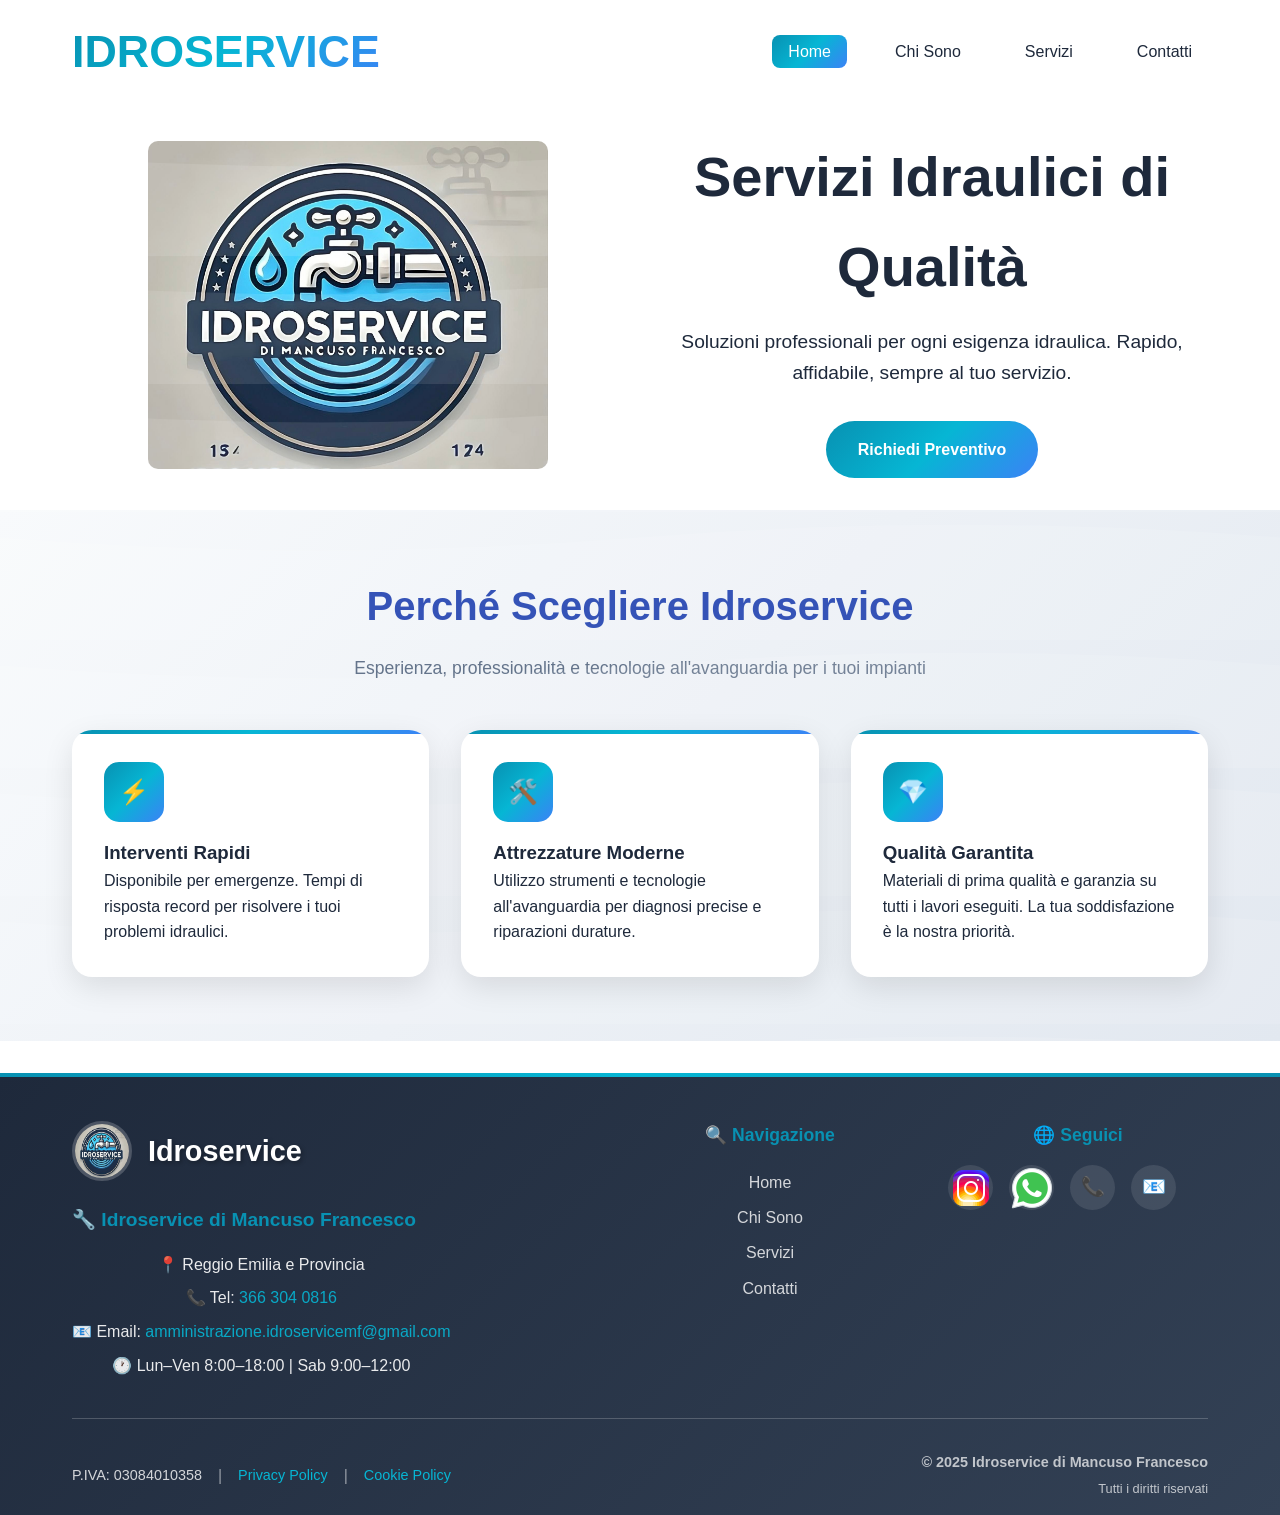
==== index.html @ 9d01c413 "Update and rename sitofra.html to index.html" ====
<!DOCTYPE html>
<html lang="it">
<head>
    <meta charset="UTF-8">
    <meta name="viewport" content="width=device-width, initial-scale=1.0">
    <title>Idroservice - Servizi Idraulici Professionali - Reggio Emilia</title>
    <link rel="stylesheet" href="sitofra.css">
    <head>
    
            
    <!-- Meta description (PERSONALIZZA) -->
    <meta name="description" content="Idraulico a Reggio Emilia ⚡ Riparazioni perdite, installazioni. Preventivi gratuiti. Chiamaci ora: 📞 366-3040816">
    
    <!-- Keywords locali -->
    <meta name="keywords" content="idraulico reggio emilia, pronto intervento idraulico, riparazioni perdite, installazione caldaie">
    
    <!-- Dati strutturati per Google (SOSTITUISCI CON I TUOI DATI) -->
    <script type="application/ld+json">
    {
      "@context": "https://schema.org",
      "@type": "LocalBusiness",
      "name": "IL TUO NOME - Idraulico Reggio Emilia",
      "image": "https://tuosito.netlify.app/logo.jpg",
      "url": "https://tuosito.netlify.app",
      "telephone": "+39-XXX-XXXXXXX",
      "address": {
        "@type": "PostalAddress",
        "streetAddress": "La Tua Via",
        "addressLocality": "Reggio Emilia",
        "postalCode": "42100",
        "addressCountry": "IT"
      },
      "serviceArea": {
        "@type": "City",
        "name": "Reggio Emilia"
      }
    }
    </script>
</head>
</head>
<body>

    <meta name="viewport" content="width=device-width, initial-scale=1" />
    <!-- Navigation -->
    <nav>
        <div class="nav-container">
            <div class="logo-container">
                <div class="logo-text">IDROSERVICE</div>
            </div>
            <ul class="nav-links" id="navLinks">
                <li><a href="#" class="nav-link active" data-page="home">Home</a></li>
                <li><a href="#" class="nav-link" data-page="about">Chi Sono</a></li>
                <li><a href="#" class="nav-link" data-page="services">Servizi</a></li>
                <li><a href="#" class="nav-link" data-page="contact">Contatti</a></li>
            </ul>
            <div class="mobile-menu" id="mobileMenu">
                <span></span>
                <span></span>
                <span></span>
            </div>
        </div>
    </nav>

    <!-- Home Page -->
    <div class="page active" id="home">
        <section class="hero">
            <div class="hero-image">
                <img src="logo.jpg">
            </div>
            <div class="hero-content">
                <h1>Servizi Idraulici di Qualità</h1>
                <p>Soluzioni professionali per ogni esigenza idraulica. Rapido, affidabile, sempre al tuo servizio.</p>
                <a href="#" class="cta-button" onclick="showPage('contact')">Richiedi Preventivo</a>
            </div>
        </section>


        <section class="features">
            <div class="container">
                <div class="section-header">
                    <h2>Perché Scegliere Idroservice</h2>
                    <p>Esperienza, professionalità e tecnologie all'avanguardia per i tuoi impianti</p>
                </div>
                <div class="features-grid">
                    <div class="feature-card">
                        <div class="feature-icon">⚡</div>
                        <h3>Interventi Rapidi</h3>
                        <p>Disponibile per emergenze. Tempi di risposta record per risolvere i tuoi problemi idraulici.</p>
                    </div>
                    <div class="feature-card">
                        <div class="feature-icon">🛠️</div>
                        <h3>Attrezzature Moderne</h3>
                        <p>Utilizzo strumenti e tecnologie all'avanguardia per diagnosi precise e riparazioni durature.</p>
                    </div>
                    <div class="feature-card">
                        <div class="feature-icon">💎</div>
                        <h3>Qualità Garantita</h3>
                        <p>Materiali di prima qualità e garanzia su tutti i lavori eseguiti. La tua soddisfazione è la nostra priorità.</p>
                    </div>
                </div>
            </div>
        </section>
    </div>

    
    <!-- Pagina chi sono -->
    <div class="page" id="about">
        <section class="container">
            <div class="about-content">
                <div class="about-text">
                    <h2>Chi Sono</h2>
                    <p class="mb-3">Ciao, sono Mancuso Francesco, un idraulico giovane e dinamico con una passione per l'innovazione nel settore idraulico.</p>
                    
                    <p class="mb-3">Con oltre 10 anni di esperienza nel settore, ho scelto di intraprendere la strada del libero professionista per offrire un servizio personalizzato e di qualità superiore.</p>
                    
                    <p class="mb-3">La mia filosofia di lavoro si basa su tre pilastri fondamentali:</p>
                    
                    <div class="mb-3">
                        <h4 style="color: var(--primary-blue); margin-bottom: 0.5rem;">🎯 Precisione</h4>
                        <p style="margin-left: 1.5rem;">Ogni lavoro viene eseguito con la massima attenzione ai dettagli</p>
                        
                        <h4 style="color: var(--primary-blue); margin-bottom: 0.5rem; margin-top: 1rem;">⚡ Rapidità</h4>
                        <p style="margin-left: 1.5rem;">Interventi tempestivi per minimizzare i disagi</p>
                        
                        <h4 style="color: var(--primary-blue); margin-bottom: 0.5rem; margin-top: 1rem;">🤝 Trasparenza</h4>
                        <p style="margin-left: 1.5rem;">Preventivi chiari e nessun costo nascosto</p>
                    </div>
                    
                    <p>Continuo a formarmi costantemente sulle nuove tecnologie e normative del settore per offrire sempre il miglior servizio possibile.</p>
                </div>
                <div class="about-image">
                    <p>📸 Inserisci qui la tua foto professionale</p>
                </div>
            </div>
        </section>
    </div>

    <!-- PAGINA SERVIZI -->
    <div class="page" id="services">
        <section class="container">
            <div class="section-header">
                <h2>I MIEI SERVIZI</h2>
                <p>Soluzioni complete per ogni tipo di impianto idraulico</p>
            </div>
            
            <div class="services-grid">
                <div class="service-card">
                    <div class="service-image">
                        📸 Foto riparazione perdite
                    </div>
                    <div class="service-content">
                       <h3>CLIMATIZZAZIONE</h3>
                        <p>Ci occupiamo della vendita, installazione e manutenzione di condizionatori , impianti di condizionamento e climatizzazione.</p>
                    </div>
                </div>
                
                <div class="service-card">
                    <div class="service-image">
                        📸 Foto sostituzione sanitari
                    </div>
                    <div class="service-content">
                        <h3>RISCALDAMENTO</h3>
                        <p>Intallazione di impianti di riscaldamento tradizionali sia autonomi che centralizzati, sistemi a pompa di calore e caldaie.</p>
                    </div>
                </div>
                
                <div class="service-card">
                    <div class="service-image">
                        📸 Foto spurgo tubazioni
                    </div>
                    <div class="service-content">
                        <h3>GAS</h3>
                        <p>Installazione e manutenzione di impianti a gas civili e industriali, garantendo  sicurezza, efficienza e professionalità.</p>
                    </div>
                </div>
                
                <div class="service-card">
                    <div class="service-image">
                        📸 Foto installazione caldaia
                    </div>
                    <div class="service-content">
                        <h3>TERMOIDRAULICA</h3>
                        <p>Installazione  e riparazione di impianti idraulici di ultima generazione sia civili che industriali.</p>
                    </div>
                </div>
                
                <div class="service-card">
                    <div class="service-image">
                        📸 Foto impianto bagno
                    </div>
                    <div class="service-content">
                        <h3>SANITARI</h3>
                        <p>Installazione e sostituzione di wc, lavandini, bidet e docce con attenzione al design e al risparmio idrico.</p>
                    </div>
                </div>
                
                <div class="service-card">
                    <div class="service-image">
                        📸 Foto impianto bagno
                    </div>
                    <div class="service-content">
                        <h3>RISTRUTTURAZIONE BAGNI</h3>
                        <p>Progettazione e realizzazione completa di nuovi impianti bagno con soluzioni moderne e funzionali.</p>
                    </div>
                </div>

                <div class="service-card">
                    <div class="service-image">
                        📸 Foto impianto bagno
                    </div>
                    <div class="service-content">
                        <h3>TRATTAMENTO ACQUE</h3>
                        <p>Installazione e manutenzione di depuratori per il trattamento delle acque.</p>
                    </div>
                </div>
            </div>
        </section>
    </div>


    
    
    <!-- PAGINA CONTATTI -->
    <div class="page" id="contact">
        <section class="container">
            <div class="section-header">
                <h2>Contatti & Preventivi</h2>
                <p>Richiedi subito un preventivo gratuito o contattami per informazioni</p>
            </div>
            
            <div class="contact-content">
                <div class="contact-info">
                    <h3 style="margin-bottom: 2rem; font-size: 1.5rem;">Informazioni di Contatto</h3>
                    
                    <div class="contact-item">
                        <div class="contact-icon">📱</div>
                        <div>
                            <h4>Telefono</h4>
                            <p>+39 366 3040 816</p>
                        </div>
                    </div>
                    
                    <div class="contact-item">
                        <div class="contact-icon">📧</div>
                        <div>
                            <h4>Email</h4>
                            <p></p>
                            <small>Risposta entro 2 ore</small>
                        </div>
                    </div>
                    
                    <div class="contact-item">
                        <div class="contact-icon">📍</div>
                        <div>
                            <h4>Zona di Servizio</h4>
                            <p>Reggio Emilia e Provincia</p>
                        </div>
                    </div>
                    
                    <div class="contact-item">
                        <div class="contact-icon">🕐</div>
                        <div>
                            <h4>Orari</h4>
                            <p>Lun-Ven: 8:00-18:00</p>
                            <p>Sab: 9:00-12:00</p>
                            
                        </div>

                    </div>
                     <div class="contact-item">
                        <div class="contact-icon"><img src="icona.png"></div>
                        <div>
                            <h4>Instagram</h4>
                            <p>_idroservice_</p>
                                                        
                        </div>
                    </div>
                </div>
                
                <div class="quote-form">
                    <h3 style="margin-bottom: 1.5rem; color: var(--primary-blue);">Richiedi Preventivo Gratuito</h3>
                    
                    <form action="https://formspree.io/f/mrbyvrob" method="post">       <!-- collegamento al sito per richiesta preventivo-->
                        <div class="form-group">
                            <label for="name">Nome e Cognome *</label>
                            <input type="text" id="name" name="name" required>
                        </div>
                        
                        <div class="form-group">
                            <label for="phone">Telefono *</label>
                            <input type="tel" id="phone" name="phone" required>
                        </div>
                        
                        <div class="form-group">
                            <label for="email">Email</label>
                            <input type="email" id="email" name="email"> amministrazione.idroservicemf@gmail.com
                        </div>
                        
                        <div class="form-group">
                            <label for="service">Tipo di Servizio *</label>
                            <select id="service" name="service" required>
                                <option value="">Seleziona un servizio</option>
                                <option value="riparazione-perdite">Riparazione Perdite</option>
                                <option value="sostituzione-sanitari">Sostituzione Sanitari</option>
                                <option value="spurgo-tubazioni">Spurgo Tubazioni</option>
                                <option value="installazione-caldaie">Installazione Caldaie</option>
                                <option value="rifacimento-bagni">Rifacimento Bagni</option>
                                <option value="pronto-intervento">Pronto Intervento</option>
                                <option value="altro">Altro</option>
                            </select>
                        </div>
                        
                        <div class="form-group">
                            <label for="urgency">Urgenza</label>
                            <select id="urgency" name="urgency">
                                <option value="normale">Normale (entro 3-5 giorni)</option>
                                <option value="urgente">Urgente (entro 24 ore)</option>
                            </select>
                        </div>
                        
                        <div class="form-group">
                            <label for="address">Indirizzo</label>
                            <input type="text" id="address" name="address" placeholder="Via, Città, CAP">
                        </div>
                        
                        <div class="form-group">
                            <label for="description">Descrizione del Problema *</label>
                            <textarea id="description" name="description" placeholder="Descrivi il problema o il lavoro richiesto..." required></textarea>
                        </div>
                        
                        <button type="submit" class="submit-btn">
                            🚀 Richiedi Preventivo Gratuito
                        </button>
                    </form>
                </div>
            </div>
        </section>
    </div>

    <!-- Footer Nuovo -->
    <footer class="footer">
        <div class="footer-container">
            <div class="footer-content">
                <!-- Logo e Contatti Principali -->
                    <div class="footer-main">
                        <div class="footer-logo">
                            <img src="logo.jpg" alt="Logo Idroservice">
                            <div class="footer-logo-text">Idroservice</div>
                        </div>
                
                    <div class="footer-contact">
                        <h4>🔧 Idroservice di Mancuso Francesco</h4>
                        <p>📍 Reggio Emilia e Provincia</p>
                        <p>📞 Tel: <a href="tel:+393663040816">366 304 0816</a></p>
                        <p>📧 Email: <a href="mailto:amministrazione.idroservicemf@gmail.com">amministrazione.idroservicemf@gmail.com</a></p>
                        <p>🕐 Lun–Ven 8:00–18:00 | Sab 9:00–12:00</p>
                    </div>
                    </div>

                <!-- Links di Navigazione -->
                    <div class="footer-links">
                        <h4>🔍 Navigazione</h4>
                        <a href="#" onclick="showPage('home')">Home</a>
                        <a href="#" onclick="showPage('about')">Chi Sono</a>
                        <a href="#" onclick="showPage('services')">Servizi</a>
                        <a href="#" onclick="showPage('contact')">Contatti</a>
                    </div>

                <!-- Social e Servizi -->
                    <div class="footer-extra">
                        <div class="footer-social">
                            <h4>🌐 Seguici</h4>
                            <div class="social-links">
                                <a href="https://instagram.com/_idroservice_" target="_blank" title="Instagram"><img src="icona.png"></a>   <!--collegamento al profilo insta-->
                                <a href="https://wa.me/393663040816" target="_blank" title="WhatsApp"><img src="what.png"></a>    <!--collegamento alla chat whatsap-->
                                <a href="tel:+393663040816" title="Chiama Ora">📞</a>      
                                <a href="mailto:amministrazione.idroservicemf@gmail.com" title="Email">📧</a>
                            </div>
                        </div>
                
            </div>
        </div>

        <!-- Footer Bottom -->
        <div class="footer-bottom">
            <div class="footer-legal">
                <p>P.IVA: 03084010358</p>
                <span style="opacity: 0.5;">|</span>
                <a href="#" onclick="alert('Privacy Policy - Sezione in sviluppo')">Privacy Policy</a>
                <span style="opacity: 0.5;">|</span>
                <a href="#" onclick="alert('Cookie Policy - Sezione in sviluppo')">Cookie Policy</a>
            </div>
            
            <div class="footer-copy">
                <p><strong>© 2025 Idroservice di Mancuso Francesco</strong></p>
                <p style="font-size: 0.8rem; margin-top: 0.3rem;">Tutti i diritti riservati</p>
            </div>
        </div>
    </div>
</footer>
        <script>
            // Navigation functionality
                 function showPage(pageId) {
            // Hide all pages
            document.querySelectorAll('.page').forEach(page => {
                page.classList.remove('active');
            });
            
            // Show selected page
            document.getElementById(pageId).classList.add('active');
            
            // Update navigation links
            document.querySelectorAll('.nav-link').forEach(link => {
                link.classList.remove('active');
            });
            
            document.querySelector(`[data-page="${pageId}"]`).classList.add('active');
            
            // Close mobile menu if open
            document.getElementById('navLinks').classList.remove('active');
            
            // Scroll to top
            window.scrollTo({top: 0, behavior: 'smooth'});
        }

        // Navigation click handlers
        document.querySelectorAll('.nav-link').forEach(link => {
            link.addEventListener('click', (e) => {
                e.preventDefault();
                const pageId = link.getAttribute('data-page');
                showPage(pageId);
            });
        });

        // Mobile menu toggle
        document.getElementById('mobileMenu').addEventListener('click', () => {
            document.getElementById('navLinks').classList.toggle('active');
        });

    </script>
    
    
</body>
</html>
---- sitofra.css ----
* {
            margin: 0;
            padding: 0;
            box-sizing: border-box;
        }

        :root {
            --primary-blue: #1e40af;
            --light-blue: #3b82f6;
            --cyan: #06b6d4;
            --aqua: #0891b2;
            --light-cyan: #67e8f9;
            --water-gradient: linear-gradient(135deg, #0891b2, #06b6d4, #3b82f6);
            --dark-blue: #0f172a;
            --text-dark: #1e293b;
            --text-light: #64748b;
            --white: #ffffff;
            --glass: rgba(255, 255, 255, 0.1);
        }

        body {
            font-family: 'Inter', -apple-system, BlinkMacSystemFont, sans-serif;
            line-height: 1.6;
            color: var(--text-dark);
            overflow-x: hidden;
        }
        
        /*footer*/
        /* Footer - Risoluzione problema sovrapposizione */
.footer {
    background: linear-gradient(135deg, #1e293b 0%, #334155 100%);
    color: white;
    padding: 3rem 0 1rem;
    margin-top: 2rem;
    position: relative;
    z-index: 1;
    width: 100%;
    clear: both;
}

/* Assicura che le pagine non si sovrappongano al footer */
.page {
    min-height: calc(100vh - 200px);
    margin-bottom: 2rem;
}

.page.active {
    position: relative;
    z-index: 2;
}


.footer::before {
    content: '';
    position: absolute;
    top: 0;
    left: 0;
    right: 0;
    height: 4px;
    background: linear-gradient(90deg, #0891b2, #06b6d4, #0891b2);
}

.footer-container {
    max-width: 1200px;
    margin: 0 auto;
    padding: 0 2rem;
}

.footer-content {
    display: grid;
    grid-template-columns: 2fr 1fr 1fr;
    gap: 3rem;
    margin-bottom: 2rem;
}

/* Logo e Contatti */
.footer-main {
    display: flex;
    flex-direction: column;
    align-items: flex-start;
}

.footer-logo {
    display: flex;
    align-items: center;
    margin-bottom: 1.5rem;
}

.footer-logo img {
    width: 60px;
    height: 60px;
    border-radius: 50%;
    margin-right: 1rem;
    border: 3px solid rgba(255, 255, 255, 0.2);
    transition: transform 0.3s ease;
}

.footer-logo img:hover {
    transform: scale(1.1);
}

.footer-logo-text {
    font-size: 1.8rem;
    font-weight: bold;
    color: white;
    text-shadow: 2px 2px 4px rgba(0,0,0,0.3);
}

.footer-contact h4 {
    font-size: 1.2rem;
    margin-bottom: 1rem;
    color: #0891b2;
    display: flex;
    align-items: center;
    gap: 0.5rem;
}

.footer-contact p {
    margin-bottom: 0.5rem;
    opacity: 0.9;
}

.footer-contact a {
    color: #06b6d4;
    text-decoration: none;
    font-weight: 500;
    transition: color 0.3s ease;
}

.footer-contact a:hover {
    color: #0891b2;
    text-decoration: underline;
}

/* Links di Navigazione */
.footer-links {
    display: flex;
    flex-direction: column;
}

.footer-links h4 {
    font-size: 1.1rem;
    margin-bottom: 1rem;
    color: #0891b2;
}

.footer-links a {
    color: rgba(255, 255, 255, 0.8);
    text-decoration: none;
    padding: 0.3rem 0;
    transition: all 0.3s ease;
    position: relative;
}

.footer-links a:hover {
    color: #06b6d4;
    padding-left: 0.5rem;
}

.footer-links a::before {
    content: '→';
    position: absolute;
    left: -1rem;
    opacity: 0;
    transition: opacity 0.3s ease;
}

.footer-links a:hover::before {
    opacity: 1;
}

/* Social e Servizi */
.footer-extra {
    display: flex;
    flex-direction: column;
}

.footer-social, .footer-services {
    margin-bottom: 2rem;
}

.footer-social h4, .footer-services h4 {
    font-size: 1.1rem;
    margin-bottom: 1rem;
    color: #0891b2;
}

.footer-social {
    display: flex;
    flex-direction: column;
}

.social-links {
    display: flex;
    gap: 1rem;
    flex-wrap: wrap;
}

.social-links a {
    background: rgba(255, 255, 255, 0.1);
    color: white;
    padding: 0.7rem;
    border-radius: 50%;
    text-decoration: none;
    font-size: 1.2rem;
    transition: all 0.3s ease;
    display: flex;
    align-items: center;
    justify-content: center;
    width: 45px;
    height: 45px;
}

.social-links a:hover {
    background: #0891b2;
    transform: translateY(-2px);
    box-shadow: 0 4px 12px rgba(8, 145, 178, 0.3);
}

/* Footer Bottom */
.footer-bottom {
    border-top: 1px solid rgba(255, 255, 255, 0.2);
    padding-top: 2rem;
    display: grid;
    grid-template-columns: 1fr auto;
    gap: 2rem;
    align-items: center;
}

.footer-legal {
    display: flex;
    flex-wrap: wrap;
    gap: 1rem;
    align-items: center;
}

.footer-legal p {
    margin: 0;
    font-size: 0.9rem;
    opacity: 0.8;
}

.footer-legal a {
    color: #06b6d4;
    text-decoration: none;
    font-size: 0.9rem;
    transition: color 0.3s ease;
}

.footer-legal a:hover {
    color: white;
    text-decoration: underline;
}

.footer-copy {
    text-align: right;
    font-size: 0.9rem;
    opacity: 0.7;
}

/* Responsive */
@media (max-width: 768px) {
    .footer-content {
        grid-template-columns: 1fr;
        gap: 2rem;
    }

    .footer-bottom {
        grid-template-columns: 1fr;
        text-align: center;
    }

    .footer-copy {
        text-align: center;
    }

    .footer-legal {
        justify-content: center;
    }

    .social-links {
        justify-content: flex-start;
    }
}

@media (max-width: 480px) {
    .footer-container {
        padding: 0 1rem;
    }
    
    .footer-logo img {
        width: 50px;
        height: 50px;
    }
    
    .footer-logo-text {
        font-size: 1.5rem;
    }
}

        /* Navigation */
        nav {
            position: fixed;
            top: 0;
            width: 100%;
            background: rgba(255, 255, 255, 0.95);
            backdrop-filter: blur(20px);
            z-index: 1000;
            padding: 1rem 0;
            transition: all 0.3s ease;
            
        }

        .nav-container {
            max-width: 1200px;
            margin: 0 auto;
            padding: 0 2rem;
            display: flex;
            justify-content: space-between;
            align-items: center;
        }

        .logo-container {
            display: flex;
            align-items: center;
            gap: 1rem;
        }

        .logo-placeholder {
            width: 100px;
            height: 100px;
            background: var(--water-gradient);
            border-radius: 12px;
            display: flex;
            align-items: center;
            justify-content: center;
            color: white;
            font-weight: bold;
            font-size: 1.5rem;
            transition: transform 0.3s ease;
        }

        .logo-placeholder:hover {
            transform: rotate(5deg) scale(1.05);
        }

        .logo-text {
            font-size: 2.8rem;
            font-weight: 700;
            background: var(--water-gradient);
            -webkit-background-clip: text;
            -webkit-text-fill-color: transparent;
            background-clip: text;
        }

        .nav-links {
            display: flex;
            list-style: none;
            gap: 2rem;
        }

        .nav-links a {
            text-decoration: none;
            color: var(--text-dark);
            font-weight: 500;
            position: relative;
            padding: 0.5rem 1rem;
            border-radius: 8px;
            transition: all 0.3s ease;
        }

        .nav-links a:hover {
            color: var(--primary-blue);
            background: var(--glass);
        }

        .nav-links a.active {
            color: white;
            background: var(--water-gradient);
        }

        .mobile-menu {
            display: none;
            flex-direction: column;
            cursor: pointer;
        }

        .mobile-menu span {
            width: 25px;
            height: 3px;
            background: var(--primary-blue);
            margin: 3px 0;
            transition: 0.3s;
        }

        footer{
            text-align: center;
            background:var(--water-gradient) ;
        }
        .logoFooter{
            width:203px;
            height: 198.02;
            padding:20px;
        }
        /* Page Sections */
        .page {
            display: none;
            min-height: 100vh;
            padding-top: 100px;
        }

        .page.active {
            display: block;
        }

        .container {
            max-width: 1200px;
            margin: 0 auto;
            padding: 0 2rem;
        }

        /* Home Page */
        .hero {
            display:flex;
            align-items: center;
            justify-content:space-between;
            padding:2rem;
            gap:2rem;
            max-width:1200px;
            margin:0 auto;
            flex-wrap:wrap;
        }

        .hero-image{
            flex:1;
            min-width:300px;
            display:flex;
            justify-content:center;
        }

        .hero-image img{
            width:100%;
            height:auto;
            max-width:400px;
            border-radius:10px;
        }

        .hero::before {
            content: '';
            position: absolute;
            top: 0;
            left: 0;
            right: 0;
            bottom: 0;
            background: url('data:image/svg+xml,<svg xmlns="http://www.w3.org/2000/svg" viewBox="0 0 1000 100" fill="rgba(255,255,255,0.1)"><path d="M0,20 Q250,40 500,20 T1000,20 V100 H0 Z"/></svg>');
            animation: wave 10s ease-in-out infinite;
        }

        @keyframes wave {
            0%, 100% { transform: translateX(0); }
            50% { transform: translateX(-50px); }
        }

        .hero-content {
            position: relative;
            z-index: 2;
            text-align: center;
            flex:1;
            min-width:300px;
        }

        .hero h1 {
            font-size: clamp(2rem,5vw,3.5rem);
            margin-bottom: 1rem;
            opacity: 0;
            animation: fadeInUp 1s ease forwards;
        }

        .hero p {
            font-size: clamp(1rem,2.5vw,1.2rem);
            margin-bottom: 2rem;
            opacity: 0;
            animation: fadeInUp 1s ease 0.3s forwards;
        }

        .cta-button {
            display: inline-block;
            padding: 1rem 2rem;
            background: var(--water-gradient);
            color: white;
            text-decoration: none;
            border-radius: 50px;
            font-weight: 600;
            transition: all 0.3s ease;
            opacity: 0;
            animation: fadeInUp 1s ease 0.6s forwards;ù
        }

        .cta-button:hover {
            transform: translateY(-3px);
            box-shadow: 0 10px 30px rgba(0,0,0,0.2);
        }

        @keyframes fadeInUp {
            to {
                opacity: 1;
                transform: translateY(0);
            }
            from {
                opacity: 0;
                transform: translateY(30px);
            }
        }

        /* Features Section */
        .features {
            padding: 4rem 0;
            background: linear-gradient(135deg, #f8fafc 0%, #e2e8f0 100%);
        }

        .features-grid {
            display: grid;
            grid-template-columns: repeat(auto-fit, minmax(300px, 1fr));
            gap: 2rem;
            margin-top: 3rem;
        }

        .feature-card {
            background: white;
            padding: 2rem;
            border-radius: 20px;
            box-shadow: 0 10px 30px rgba(0,0,0,0.1);
            transition: all 0.3s ease;
            position: relative;
            overflow: hidden;
        }

        .feature-card::before {
            content: '';
            position: absolute;
            top: 0;
            left: 0;
            width: 100%;
            height: 4px;
            background: var(--water-gradient);
        }

        .feature-card:hover {
            transform: translateY(-10px);
            box-shadow: 0 20px 40px rgba(0,0,0,0.15);
        }

        .feature-icon {
            width: 60px;
            height: 60px;
            background: var(--water-gradient);
            border-radius: 15px;
            display: flex;
            align-items: center;
            justify-content: center;
            color: white;
            font-size: 1.5rem;
            margin-bottom: 1rem;
        }

        /* About Page */
        .about-content {
            display: grid;
            grid-template-columns: 1fr 1fr;
            gap: 4rem;
            align-items: center;
            padding: 4rem 0;
        }

        .about-text h2 {
            font-size: 2.5rem;
            margin-bottom: 1rem;
            color: var(--primary-blue);
        }

        .about-image {
            position: relative;
            border-radius: 20px;
            overflow: hidden;
            height: 400px;
            background: var(--water-gradient);
            display: flex;
            align-items: center;
            justify-content: center;
            color: white;
            font-size: 1.2rem;
        }

        /* Services Page */
        .services-grid {
            display: grid;
            grid-template-columns: repeat(auto-fit, minmax(350px, 1fr));
            gap: 2rem;
            padding: 4rem 0;
        }

        .service-card {
            background: white;
            border-radius: 20px;
            overflow: hidden;
            box-shadow: 0 10px 30px rgba(0,0,0,0.1);
            transition: all 0.3s ease;
        }

        .service-card:hover {
            transform: translateY(-5px);
            box-shadow: 0 20px 40px rgba(0,0,0,0.15);
        }

        .service-image {
            height: 200px;
            background: var(--water-gradient);
            display: flex;
            align-items: center;
            justify-content: center;
            color: white;
            font-size: 1.1rem;
            position: relative;
            overflow: hidden;
        }

        .service-image::before {
            content: '';
            position: absolute;
            top: 0;
            left: -100%;
            width: 100%;
            height: 100%;
            background: linear-gradient(90deg, transparent, rgba(255,255,255,0.2), transparent);
            transition: left 0.5s;
        }

        .service-card:hover .service-image::before {
            left: 100%;
        }

        .service-content {
            padding: 1.5rem;
        }

        .service-content h3 {
            color: var(--primary-blue);
            margin-bottom: 0.5rem;
        }

        /* Contact Page */
        .contact-content {
            display: grid;
            grid-template-columns: 1fr 1fr;
            gap: 4rem;
            padding: 4rem 0;
        }

        .contact-info {
            background: var(--water-gradient);
            color: white;
            padding: 3rem;
            border-radius: 20px;
            position: relative;
            overflow: hidden;
        }

        .contact-info::before {
            content: '';
            position: absolute;
            top: -50%;
            right: -50%;
            width: 100%;
            height: 100%;
            background: rgba(255,255,255,0.1);
            border-radius: 50%;
            animation: float 6s ease-in-out infinite;
        }

        @keyframes float {
            0%, 100% { transform: translateY(0px) rotate(0deg); }
            50% { transform: translateY(-20px) rotate(180deg); }
        }

        .contact-item {
            display: flex;
            align-items: center;
            margin-bottom: 1.5rem;
            position: relative;
            z-index: 2;
        }

        .contact-icon {
            width: 50px;
            height: 50px;
            background: rgba(255,255,255,0.2);
            border-radius: 12px;
            display: flex;
            align-items: center;
            justify-content: center;
            margin-right: 1rem;
        }

        .quote-form {
            background: white;
            padding: 2rem;
            border-radius: 20px;
            box-shadow: 0 10px 30px rgba(0,0,0,0.1);
        }

        .form-group {
            margin-bottom: 1.5rem;
        }

        .form-group label {
            display: block;
            margin-bottom: 0.5rem;
            font-weight: 600;
            color: var(--text-dark);
        }

        .form-group input,
        .form-group select,
        .form-group textarea {
            width: 100%;
            padding: 0.75rem;
            border: 2px solid #e2e8f0;
            border-radius: 10px;
            font-size: 1rem;
            transition: border-color 0.3s ease;
        }

        .form-group input:focus,
        .form-group select:focus,
        .form-group textarea:focus {
            outline: none;
            border-color: var(--primary-blue);
        }

        .form-group textarea {
            height: 120px;
            resize: vertical;
        }

        .submit-btn {
            width: 100%;
            padding: 1rem;
            background: var(--water-gradient);
            color: white;
            border: none;
            border-radius: 10px;
            font-size: 1rem;
            font-weight: 600;
            cursor: pointer;
            transition: all 0.3s ease;
        }

        .submit-btn:hover {
            transform: translateY(-2px);
            box-shadow: 0 10px 20px rgba(0,0,0,0.2);
        }

        /* Section Headers */
        .section-header {
            text-align: center;
            margin-bottom: 3rem;
        }

        .section-header h2 {
            font-size: 2.5rem;
            color: var(--primary-blue);
            margin-bottom: 1rem;
        }

        .section-header p {
            font-size: 1.1rem;
            color: var(--text-light);
            max-width: 600px;
            margin: 0 auto;
        }

        /* Responsive Design */
        @media (max-width: 768px) {
            .nav-links {
                display: none;
                position: absolute;
                top: 100%;
                left: 0;
                width: 100%;
                background: white;
                flex-direction: column;
                padding: 1rem;
                box-shadow: 0 5px 15px rgba(0,0,0,0.1);
            }

            .nav-links.active {
                display: flex;
            }

            .mobile-menu {
                display: flex;
            }

            .hero h1 {
                font-size: 2.5rem;
            }

            .about-content {
                grid-template-columns: 1fr;
                gap: 2rem;
            }

            .contact-content {
                grid-template-columns: 1fr;
                gap: 2rem;
            }

            .features-grid,
            .services-grid {
                grid-template-columns: 1fr;
            }

            .container {
                padding: 0 1rem;
            }
        }

        /* Utility Classes */
        .text-center { text-align: center; }
        .mb-1 { margin-bottom: 0.5rem; }
        .mb-2 { margin-bottom: 1rem; }
        .mb-3 { margin-bottom: 1.5rem; }
        .mt-2 { margin-top: 1rem; }
        .mt-3 { margin-top: 1.5rem; }
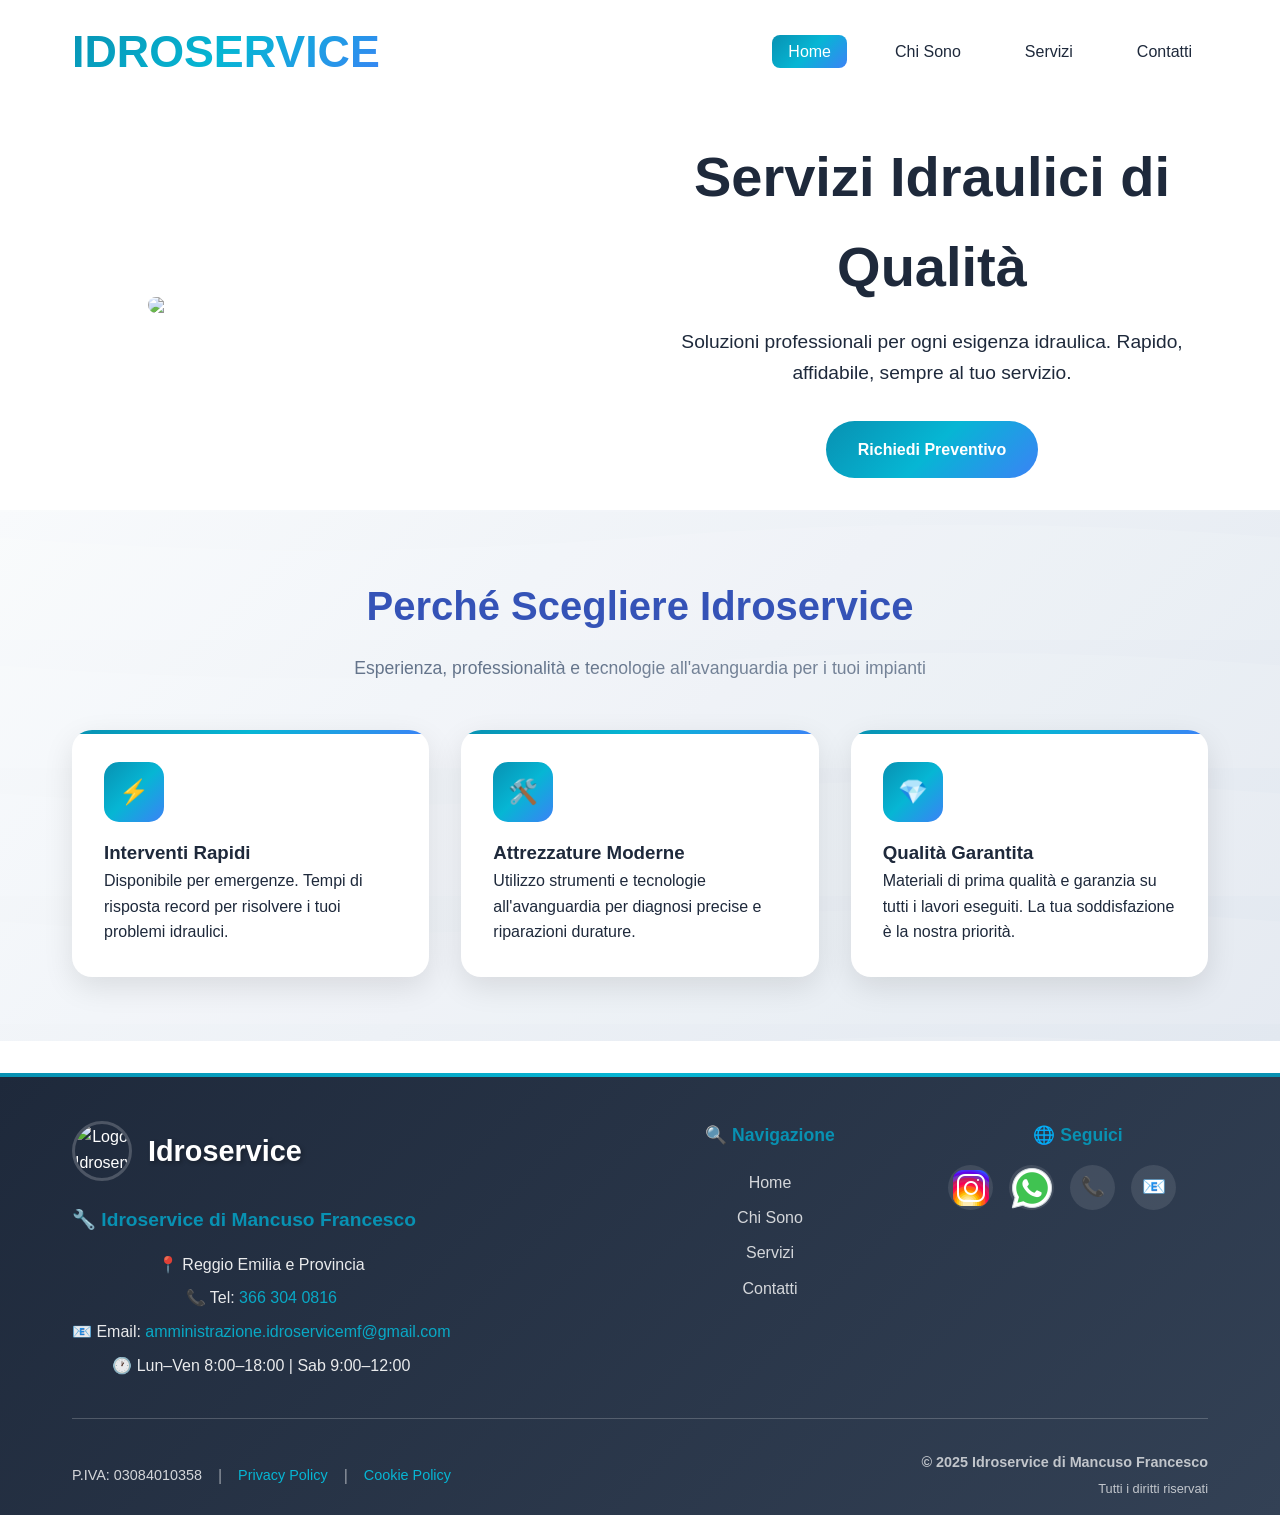
==== commit 4590d390: "Update index.html" ====
--- a/index.html
+++ b/index.html
@@ -65,7 +65,7 @@
     <div class="page active" id="home">
         <section class="hero">
             <div class="hero-image">
-                <img src="logo.jpg">
+                <img src="logo.jpeg">
             </div>
             <div class="hero-content">
                 <h1>Servizi Idraulici di Qualità</h1>
@@ -344,7 +344,7 @@
                 <!-- Logo e Contatti Principali -->
                     <div class="footer-main">
                         <div class="footer-logo">
-                            <img src="logo.jpg" alt="Logo Idroservice">
+                            <img src="logo.jpeg" alt="Logo Idroservice">
                             <div class="footer-logo-text">Idroservice</div>
                         </div>
                 
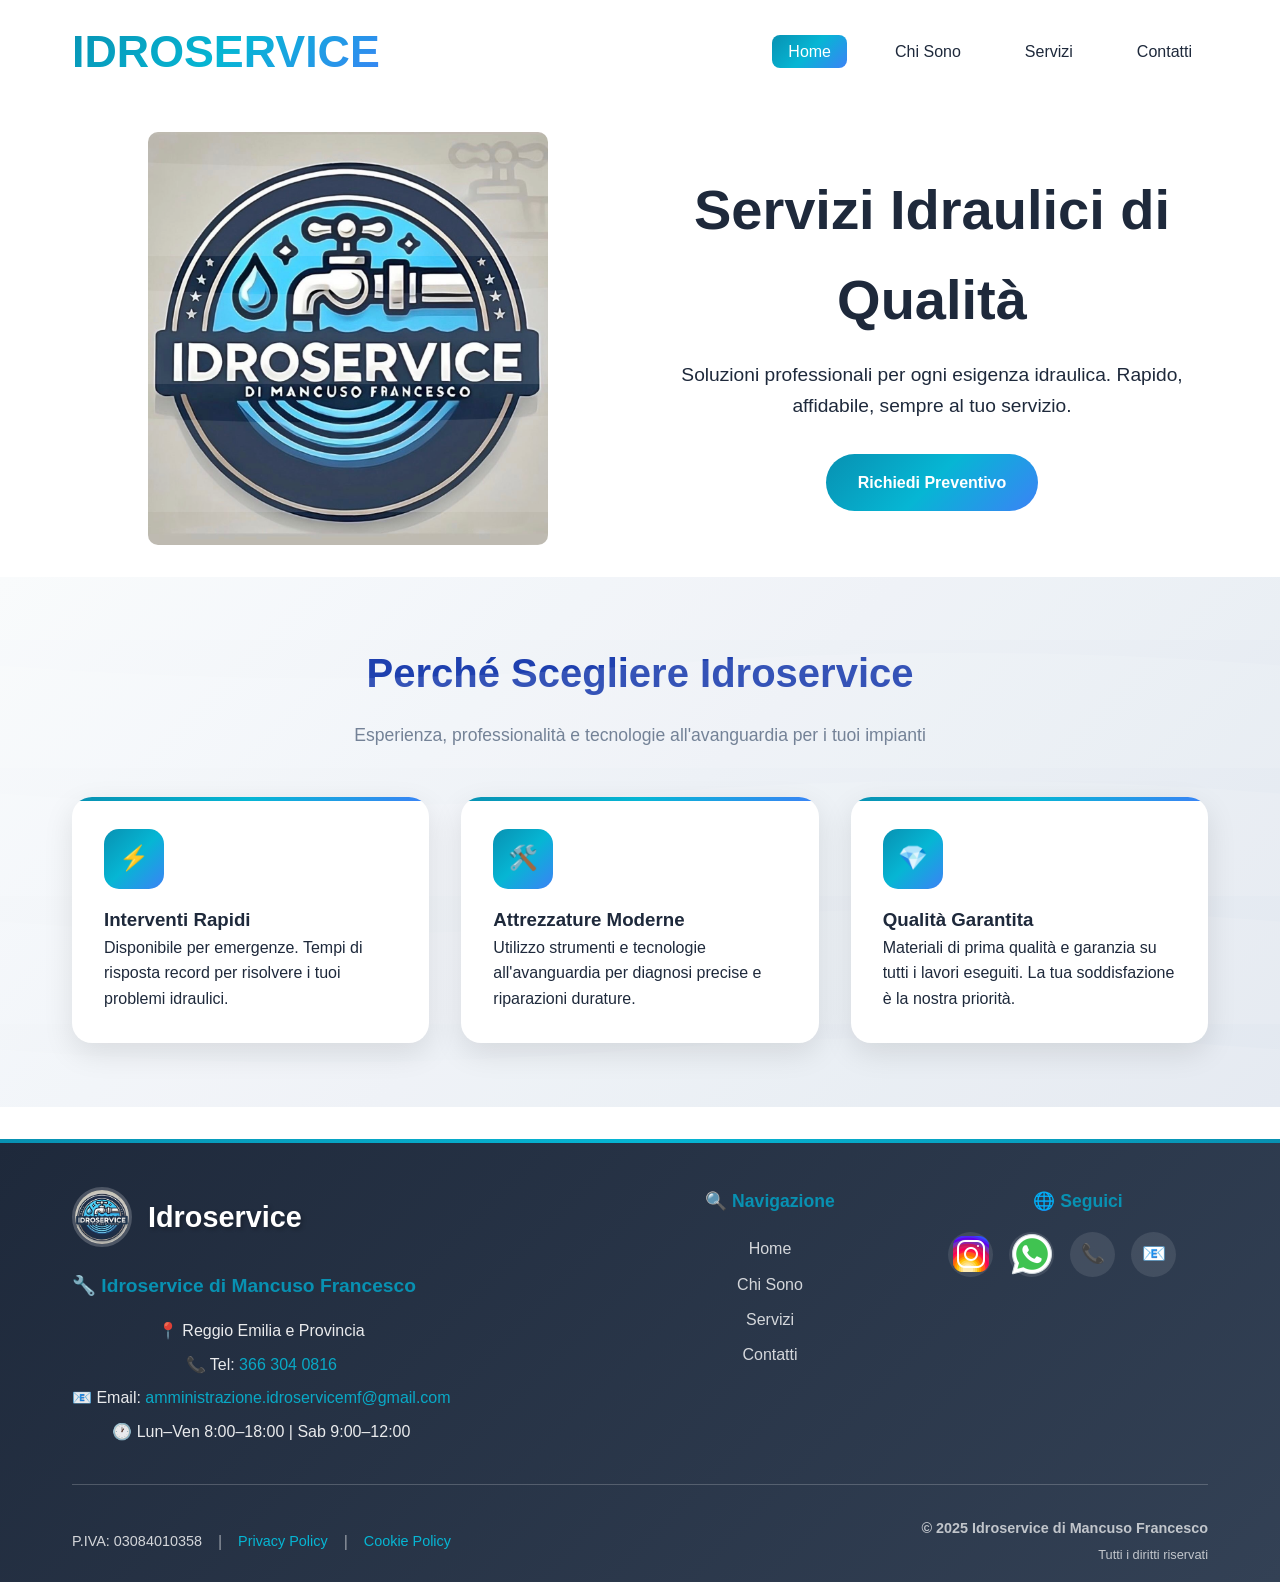
==== commit da40442c: "verifica google" ====
--- a/index.html
+++ b/index.html
@@ -36,6 +36,10 @@
       }
     }
     </script>
+
+    <!--VERIFICA GOOGLE-->
+
+    <meta name="google-site-verification" content="DB8wEbhUVt8-FpFBN8G_X8Tvh7ephmtFN9L9EbQKMBA" />
 </head>
 </head>
 <body>
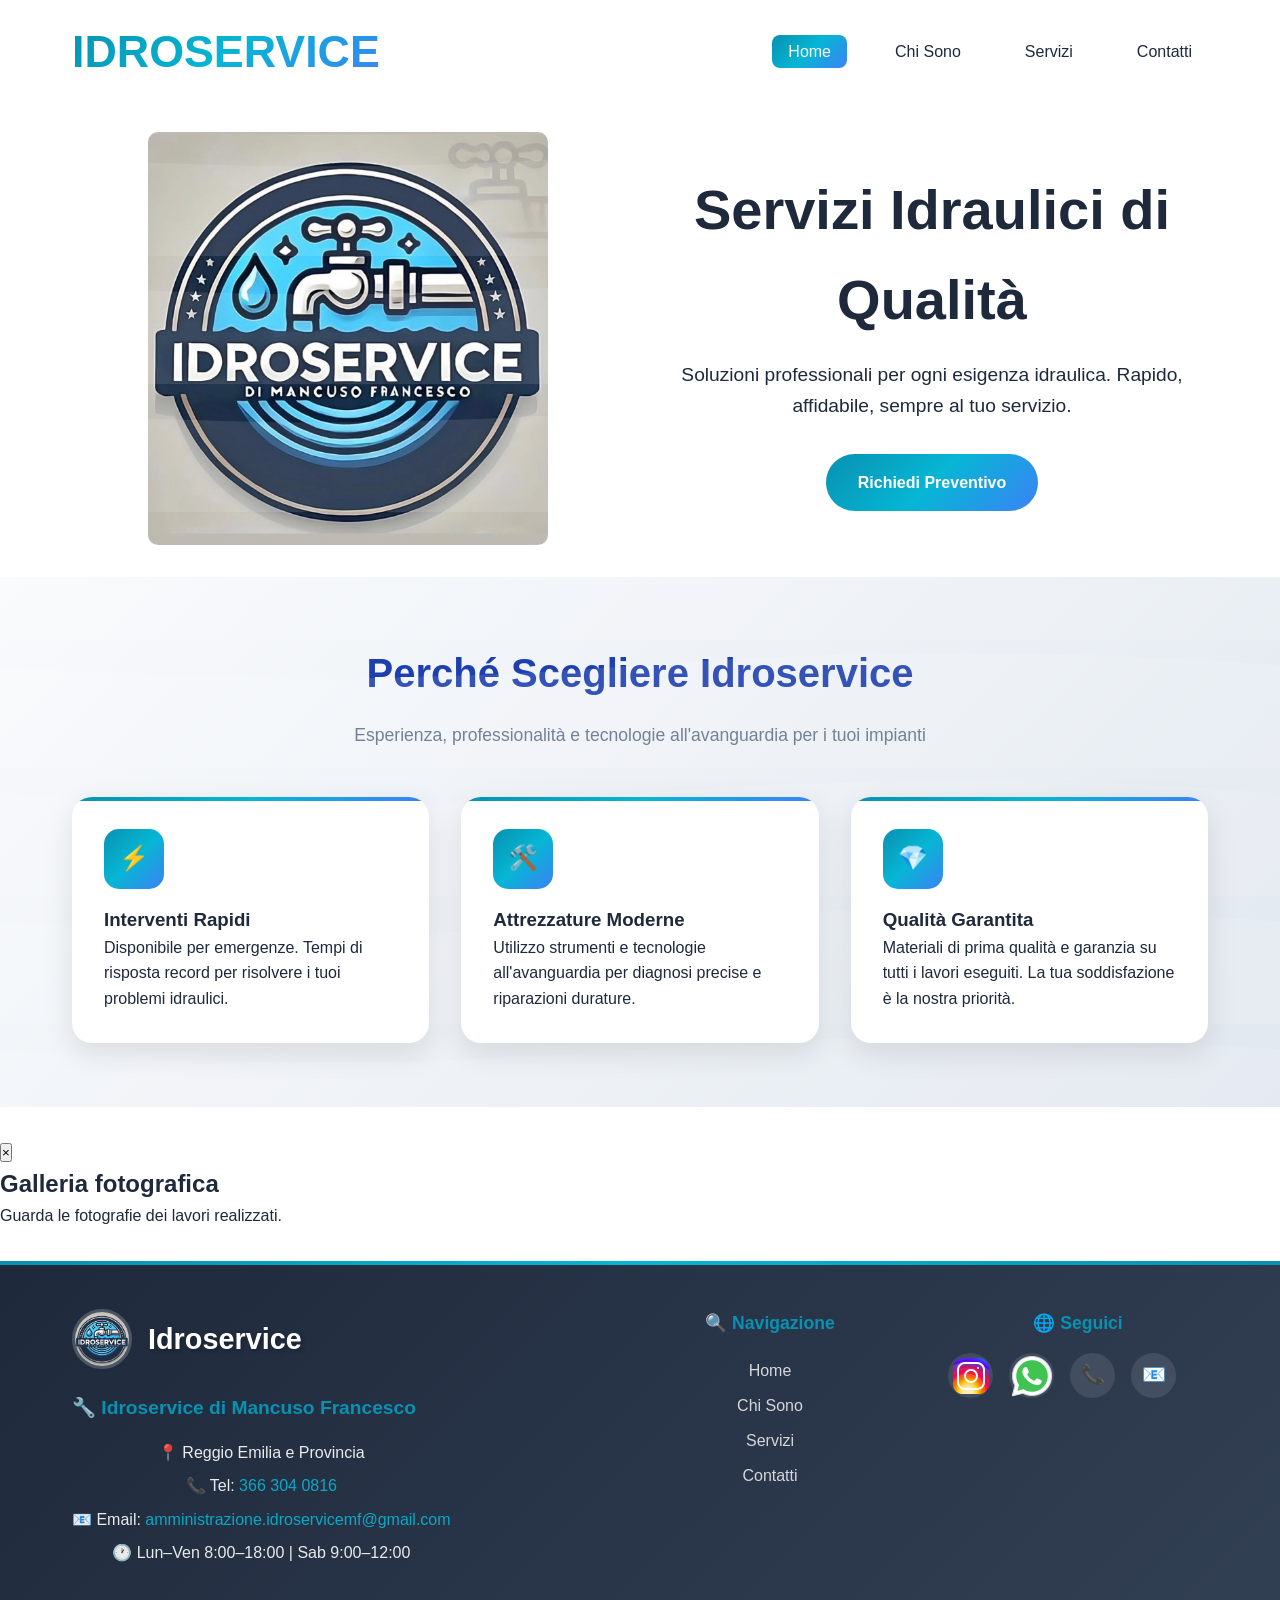
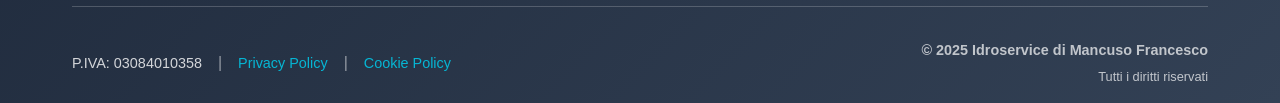
==== commit cdb34491: "inserimento immagini nella pagina servizi" ====
--- a/index.html
+++ b/index.html
@@ -12,30 +12,8 @@
     <meta name="description" content="Idraulico a Reggio Emilia ⚡ Riparazioni perdite, installazioni. Preventivi gratuiti. Chiamaci ora: 📞 366-3040816">
     
     <!-- Keywords locali -->
-    <meta name="keywords" content="idraulico reggio emilia, pronto intervento idraulico, riparazioni perdite, installazione caldaie">
+    <meta name="keywords" content="idraulico reggio emilia, pronto intervento idraulico, riparazioni perdite, installazione caldaie,trattamento acque,ristrutturazione bagni,climatizzazione,riscaldamento">
     
-    <!-- Dati strutturati per Google (SOSTITUISCI CON I TUOI DATI) -->
-    <script type="application/ld+json">
-    {
-      "@context": "https://schema.org",
-      "@type": "LocalBusiness",
-      "name": "IL TUO NOME - Idraulico Reggio Emilia",
-      "image": "https://tuosito.netlify.app/logo.jpg",
-      "url": "https://tuosito.netlify.app",
-      "telephone": "+39-XXX-XXXXXXX",
-      "address": {
-        "@type": "PostalAddress",
-        "streetAddress": "La Tua Via",
-        "addressLocality": "Reggio Emilia",
-        "postalCode": "42100",
-        "addressCountry": "IT"
-      },
-      "serviceArea": {
-        "@type": "City",
-        "name": "Reggio Emilia"
-      }
-    }
-    </script>
 
     <!--VERIFICA GOOGLE-->
 
@@ -139,91 +117,109 @@
         </section>
     </div>
 
-    <!-- PAGINA SERVIZI -->
-    <div class="page" id="services">
-        <section class="container">
-            <div class="section-header">
-                <h2>I MIEI SERVIZI</h2>
-                <p>Soluzioni complete per ogni tipo di impianto idraulico</p>
-            </div>
-            
-            <div class="services-grid">
-                <div class="service-card">
-                    <div class="service-image">
-                        📸 Foto riparazione perdite
-                    </div>
-                    <div class="service-content">
-                       <h3>CLIMATIZZAZIONE</h3>
-                        <p>Ci occupiamo della vendita, installazione e manutenzione di condizionatori , impianti di condizionamento e climatizzazione.</p>
-                    </div>
-                </div>
-                
-                <div class="service-card">
-                    <div class="service-image">
-                        📸 Foto sostituzione sanitari
-                    </div>
-                    <div class="service-content">
-                        <h3>RISCALDAMENTO</h3>
-                        <p>Intallazione di impianti di riscaldamento tradizionali sia autonomi che centralizzati, sistemi a pompa di calore e caldaie.</p>
-                    </div>
-                </div>
-                
-                <div class="service-card">
-                    <div class="service-image">
-                        📸 Foto spurgo tubazioni
-                    </div>
-                    <div class="service-content">
-                        <h3>GAS</h3>
-                        <p>Installazione e manutenzione di impianti a gas civili e industriali, garantendo  sicurezza, efficienza e professionalità.</p>
-                    </div>
-                </div>
-                
-                <div class="service-card">
-                    <div class="service-image">
-                        📸 Foto installazione caldaia
-                    </div>
-                    <div class="service-content">
-                        <h3>TERMOIDRAULICA</h3>
-                        <p>Installazione  e riparazione di impianti idraulici di ultima generazione sia civili che industriali.</p>
-                    </div>
-                </div>
-                
-                <div class="service-card">
-                    <div class="service-image">
-                        📸 Foto impianto bagno
-                    </div>
-                    <div class="service-content">
-                        <h3>SANITARI</h3>
-                        <p>Installazione e sostituzione di wc, lavandini, bidet e docce con attenzione al design e al risparmio idrico.</p>
-                    </div>
-                </div>
-                
-                <div class="service-card">
-                    <div class="service-image">
-                        📸 Foto impianto bagno
-                    </div>
-                    <div class="service-content">
-                        <h3>RISTRUTTURAZIONE BAGNI</h3>
-                        <p>Progettazione e realizzazione completa di nuovi impianti bagno con soluzioni moderne e funzionali.</p>
-                    </div>
-                </div>
-
-                <div class="service-card">
-                    <div class="service-image">
-                        📸 Foto impianto bagno
-                    </div>
-                    <div class="service-content">
-                        <h3>TRATTAMENTO ACQUE</h3>
-                        <p>Installazione e manutenzione di depuratori per il trattamento delle acque.</p>
-                    </div>
-                </div>
-            </div>
-        </section>
+   
+<!-- PAGINA SERVIZI -->
+<div class="page" id="services">
+    <section class="container">
+        <div class="section-header">
+            <h2>I MIEI SERVIZI</h2>
+            <p>Soluzioni complete per ogni tipo di impianto idraulico</p>
+        </div>
+
+        <div class="services-grid">
+
+            <div class="service-card">
+                <div class="service-image gallery-trigger" data-gallery="climatizzazione" role="button" tabindex="0" aria-label="Apri la galleria fotografica">
+                    <img src="immagini/servizi/climatizzazione/4.JPG" alt="Climatizzazione" class="service-cover">
+                    <span class="gallery-hint">Clicca per vedere 9 foto</span>
+                </div>
+
+                <div class="service-content">
+                    <h3>CLIMATIZZAZIONE</h3>
+                    <p>Ci occupiamo della vendita, installazione e manutenzione di condizionatori, impianti di condizionamento e climatizzazione.</p>
+                </div>
+            </div>
+
+            <div class="service-card">
+                <div class="service-image gallery-trigger" data-gallery="riscaldamento" role="button" tabindex="0" aria-label="Apri la galleria fotografica">
+                    <img src="immagini/servizi/riscaldamento/1.jpg" alt="Impianto di riscaldamento" class="service-cover">
+                    <span class="gallery-hint">Clicca per vedere 9 foto</span>
+                </div>
+
+                <div class="service-content">
+                    <h3>RISCALDAMENTO</h3>
+                    <p>Intallazione di impianti di riscaldamento tradizionali sia autonomi che centralizzati, sistemi a pompa di calore e caldaie.</p>
+                </div>
+            </div>
+
+            <div class="service-card">
+                <div class="service-image gallery-trigger" data-gallery="gas" role="button" tabindex="0" aria-label="Apri la galleria fotografica">
+                    <img src="immagini/servizi/gas/4.JPG" alt="Impianto a gas" class="service-cover">
+                    <span class="gallery-hint">Clicca per vedere 9 foto</span>
+                </div>
+
+                <div class="service-content">
+                    <h3>GAS</h3>
+                    <p>Installazione e manutenzione di impianti a gas civili e industriali, garantendo sicurezza, efficienza e professionalità.</p>
+                </div>
+            </div>
+
+            <div class="service-card">
+                <div class="service-image gallery-trigger" data-gallery="termoidraulica" role="button" tabindex="0" aria-label="Apri la galleria fotografica">
+                    <img src="immagini/servizi/termoidraulica/4.JPG" alt="Impianto termoidraulico" class="service-cover">
+                    <span class="gallery-hint">Clicca per vedere 9 foto</span>
+                </div>
+
+                <div class="service-content">
+                    <h3>TERMOIDRAULICA</h3>
+                    <p>Installazione e riparazione di impianti idraulici di ultima generazione sia civili che industriali.</p>
+                </div>
+            </div>
+
+            <div class="service-card">
+                <div class="service-image gallery-trigger" data-gallery="sanitari" role="button" tabindex="0" aria-label="Apri la galleria fotografica">
+                    <img src="immagini/servizi/sanitari/1.jpg" alt="Installazione sanitari" class="service-cover">
+                    <span class="gallery-hint">Clicca per vedere 9 foto</span>
+                </div>
+
+                <div class="service-content">
+                    <h3>SANITARI</h3>
+                    <p>Installazione e sostituzione di wc, lavandini, bidet e docce con attenzione al design e al risparmio idrico.</p>
+                </div>
+            </div>
+
+            <div class="service-card">
+                <div class="service-image gallery-trigger" data-gallery="ristrutturazione-bagni" role="button" tabindex="0" aria-label="Apri la galleria fotografica">
+                    <img src="immagini/servizi/ristrutturazione-bagni/4.JPG" alt="Ristrutturazione bagno" class="service-cover">
+                    <span class="gallery-hint">Clicca per vedere 9 foto</span>
+                </div>
+
+                <div class="service-content">
+                    <h3>RISTRUTTURAZIONE BAGNI</h3>
+                    <p>Progettazione e realizzazione completa di nuovi impianti bagno con soluzioni moderne e funzionali.</p>
+                </div>
+            </div>
+
+        </div>
+    </section>
+</div>
+
+
+    <!-- FINESTRA GALLERIA SERVIZI -->
+    <div class="gallery-modal" id="galleryModal" aria-hidden="true">
+        <div class="gallery-modal-content" role="dialog" aria-modal="true" aria-labelledby="galleryTitle">
+
+            <button class="gallery-close" id="galleryClose" aria-label="Chiudi galleria">&times;</button>
+
+            <h2 id="galleryTitle">Galleria fotografica</h2>
+            <p class="gallery-description">Guarda le fotografie dei lavori realizzati.</p>
+
+            <div class="gallery-grid" id="galleryGrid"></div>
+
+        </div>
     </div>
 
 
-    
-    
     <!-- PAGINA CONTATTI -->
     <div class="page" id="contact">
         <section class="container">
@@ -403,42 +399,181 @@
     </div>
 </footer>
         <script>
-            // Navigation functionality
-                 function showPage(pageId) {
+
+        // Navigation functionality
+        function showPage(pageId) {
+
             // Hide all pages
             document.querySelectorAll('.page').forEach(page => {
                 page.classList.remove('active');
             });
-            
+
             // Show selected page
             document.getElementById(pageId).classList.add('active');
-            
+
             // Update navigation links
             document.querySelectorAll('.nav-link').forEach(link => {
                 link.classList.remove('active');
             });
-            
+
             document.querySelector(`[data-page="${pageId}"]`).classList.add('active');
-            
+
             // Close mobile menu if open
             document.getElementById('navLinks').classList.remove('active');
-            
+
             // Scroll to top
             window.scrollTo({top: 0, behavior: 'smooth'});
         }
 
         // Navigation click handlers
         document.querySelectorAll('.nav-link').forEach(link => {
+
             link.addEventListener('click', (e) => {
                 e.preventDefault();
+
                 const pageId = link.getAttribute('data-page');
+
                 showPage(pageId);
             });
+
         });
 
         // Mobile menu toggle
         document.getElementById('mobileMenu').addEventListener('click', () => {
+
             document.getElementById('navLinks').classList.toggle('active');
+
+        });
+
+
+        // GALLERIE FOTOGRAFICHE DEI SERVIZI
+
+        const galleryNames = {
+
+            "climatizzazione": "Climatizzazione",
+            "riscaldamento": "Riscaldamento",
+            "gas": "Impianti a gas",
+            "termoidraulica": "Termoidraulica",
+            "sanitari": "Sanitari",
+            "ristrutturazione-bagni": "Ristrutturazione bagni",
+
+        };
+
+        const galleryModal = document.getElementById("galleryModal");
+        const galleryGrid = document.getElementById("galleryGrid");
+        const galleryTitle = document.getElementById("galleryTitle");
+        const galleryClose = document.getElementById("galleryClose");
+
+
+        // Apertura della galleria
+        function openGallery(service) {
+
+            galleryTitle.textContent = "Galleria - " + galleryNames[service];
+
+            galleryGrid.innerHTML = "";
+
+            // Ogni servizio contiene 9 immagini: 1.jpg, 2.jpg ... 9.jpg
+            for (let i = 1; i <= 9; i++) {
+
+                const imageBox = document.createElement("div");
+
+                imageBox.className = "gallery-photo";
+
+                imageBox.setAttribute("data-number", i);
+
+                const image = document.createElement("img");
+
+                image.src = "immagini/servizi/" + service + "/" + i + ".jpg";
+
+                image.alt = galleryNames[service] + " - foto " + i;
+
+                image.loading = "lazy";
+
+                image.onerror = function() {
+
+                    imageBox.classList.add("image-missing");
+
+                    image.style.display = "none";
+
+                };
+
+                imageBox.appendChild(image);
+
+                galleryGrid.appendChild(imageBox);
+
+            }
+
+            galleryModal.classList.add("open");
+
+            galleryModal.setAttribute("aria-hidden", "false");
+
+            document.body.classList.add("gallery-open");
+
+        }
+
+
+        // Chiusura della galleria
+        function closeGallery() {
+
+            galleryModal.classList.remove("open");
+
+            galleryModal.setAttribute("aria-hidden", "true");
+
+            document.body.classList.remove("gallery-open");
+
+        }
+
+
+        // Click sulle immagini dei servizi
+        document.querySelectorAll(".gallery-trigger").forEach(function(item) {
+
+            item.addEventListener("click", function() {
+
+                openGallery(item.getAttribute("data-gallery"));
+
+            });
+
+            // Apertura anche tramite tastiera
+            item.addEventListener("keydown", function(event) {
+
+                if (event.key === "Enter" || event.key === " ") {
+
+                    event.preventDefault();
+
+                    openGallery(item.getAttribute("data-gallery"));
+
+                }
+
+            });
+
+        });
+
+
+        // Pulsante X per chiudere
+        galleryClose.addEventListener("click", closeGallery);
+
+
+        // Chiusura cliccando fuori dalla finestra
+        galleryModal.addEventListener("click", function(event) {
+
+            if (event.target === galleryModal) {
+
+                closeGallery();
+
+            }
+
+        });
+
+
+        // Chiusura con il tasto ESC
+        document.addEventListener("keydown", function(event) {
+
+            if (event.key === "Escape" && galleryModal.classList.contains("open")) {
+
+                closeGallery();
+
+            }
+
         });
 
     </script>
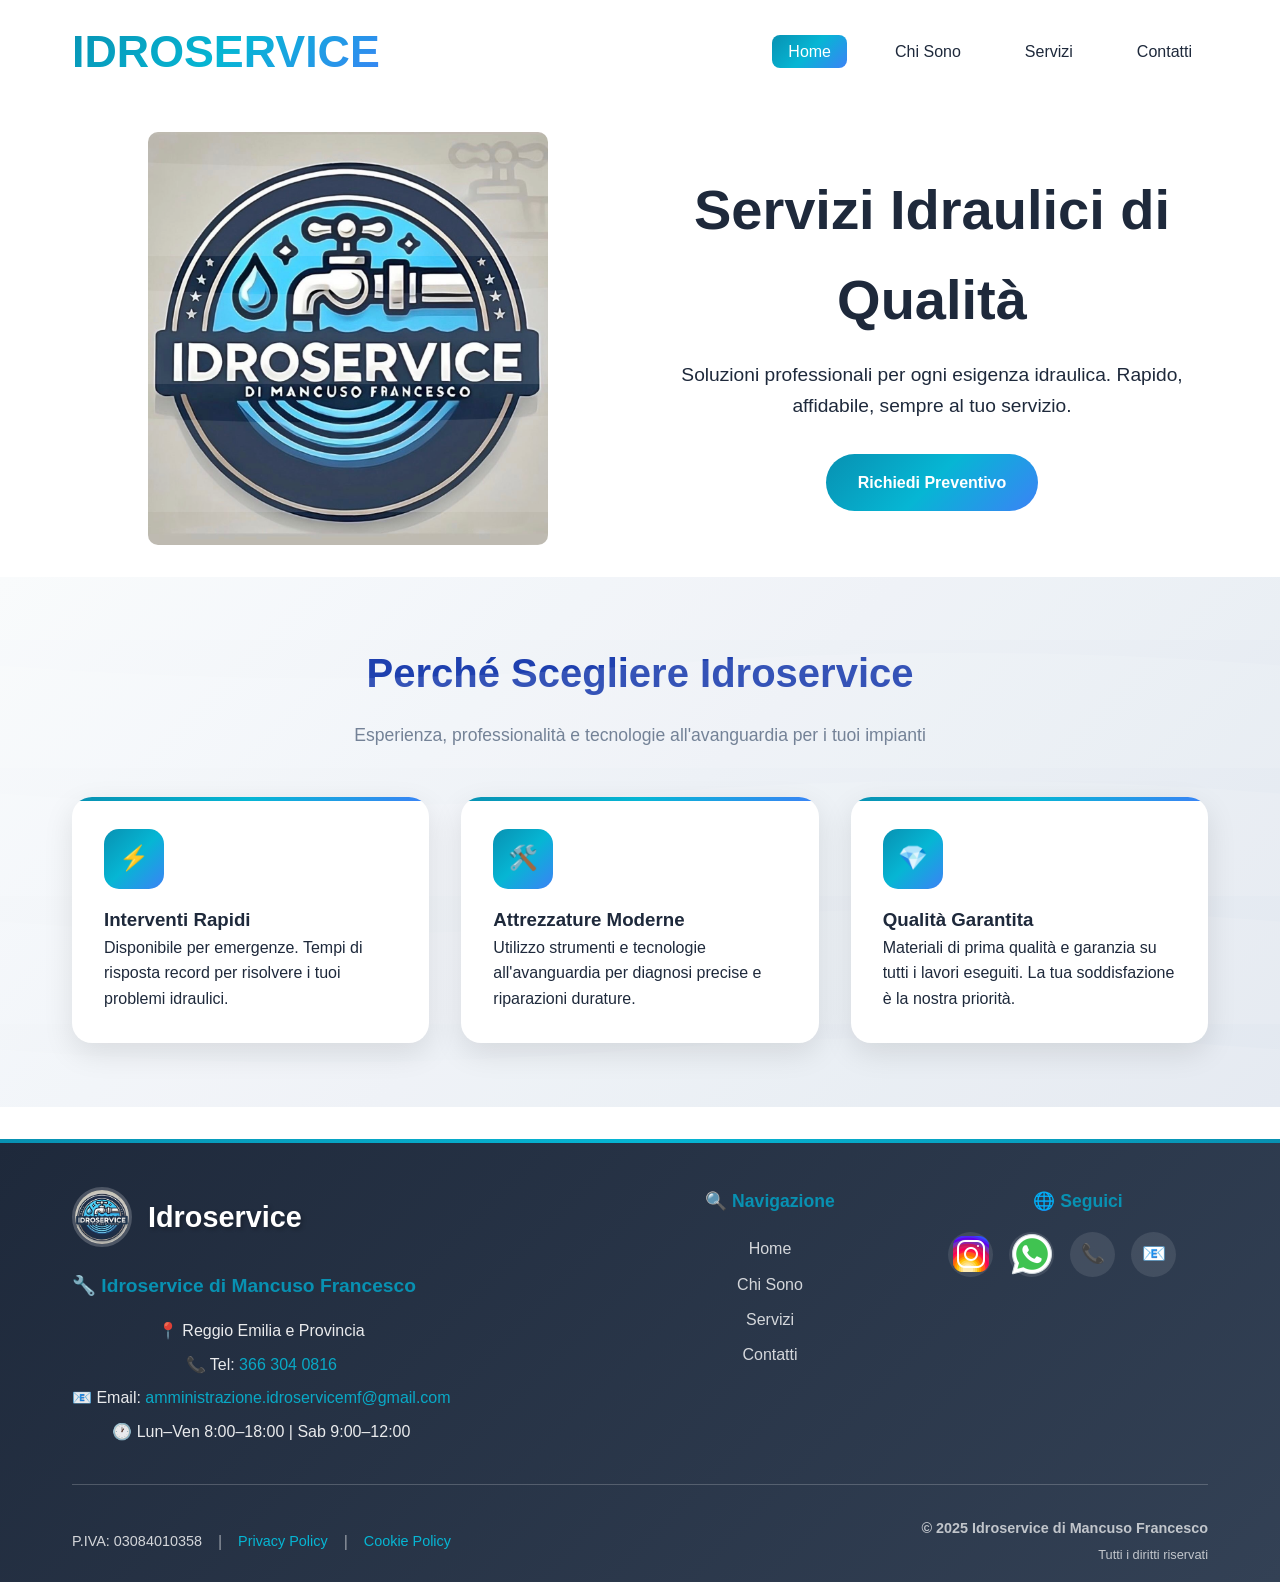
==== commit af0c0e61: "Update index.html" ====
--- a/index.html
+++ b/index.html
@@ -142,7 +142,7 @@
 
             <div class="service-card">
                 <div class="service-image gallery-trigger" data-gallery="riscaldamento" role="button" tabindex="0" aria-label="Apri la galleria fotografica">
-                    <img src="immagini/servizi/riscaldamento/1.jpg" alt="Impianto di riscaldamento" class="service-cover">
+                    <img src="immagini/servizi/riscaldamento/1.JPG" alt="Impianto di riscaldamento" class="service-cover">
                     <span class="gallery-hint">Clicca per vedere 9 foto</span>
                 </div>
 
--- a/sitofra.css
+++ b/sitofra.css
@@ -493,7 +493,7 @@
             font-weight: 600;
             transition: all 0.3s ease;
             opacity: 0;
-            animation: fadeInUp 1s ease 0.6s forwards;ù
+            animation: fadeInUp 1s ease 0.6s forwards;
         }
 
         .cta-button:hover {
@@ -831,4 +831,197 @@
         .mb-2 { margin-bottom: 1rem; }
         .mb-3 { margin-bottom: 1.5rem; }
         .mt-2 { margin-top: 1rem; }
-        .mt-3 { margin-top: 1.5rem; }+        .mt-3 { margin-top: 1.5rem; }
+    
+
+
+
+/* ==========================================
+   GALLERIE FOTOGRAFICHE DEI SERVIZI
+   ========================================== */
+
+/* Immagini dei servizi cliccabili */
+.service-image.gallery-trigger {
+    cursor: pointer;
+    flex-direction: column;
+    gap: 0.5rem;
+    text-align: center;
+    outline-offset: -5px;
+}
+
+.service-image.gallery-trigger:focus-visible {
+    outline: 3px solid var(--primary-blue);
+}
+
+/* Scritta che invita a cliccare */
+.gallery-hint {
+    font-size: 0.85rem;
+    font-weight: 600;
+    padding: 0.35rem 0.8rem;
+    border: 1px solid rgba(255,255,255,0.75);
+    border-radius: 20px;
+    background: rgba(15,23,42,0.18);
+}
+
+/* Finestra della galleria */
+.gallery-modal {
+    display: none;
+    position: fixed;
+    inset: 0;
+    z-index: 2000;
+    padding: 2rem 1rem;
+    background: rgba(15,23,42,0.82);
+    overflow-y: auto;
+    align-items: center;
+    justify-content: center;
+}
+
+/* Apertura della finestra */
+.gallery-modal.open {
+    display: flex;
+}
+
+/* Contenitore della galleria */
+.gallery-modal-content {
+    position: relative;
+    width: 100%;
+    max-width: 1000px;
+    max-height: 90vh;
+    overflow-y: auto;
+    padding: 2rem;
+    background: white;
+    border-radius: 20px;
+    box-shadow: 0 20px 60px rgba(0,0,0,0.3);
+}
+
+/* Titolo della galleria */
+.gallery-modal-content h2 {
+    margin: 0 3rem 0.4rem 0;
+    color: var(--primary-blue);
+    text-align: center;
+}
+
+/* Descrizione */
+.gallery-description {
+    margin-bottom: 1.5rem;
+    color: var(--text-light);
+    text-align: center;
+}
+
+/* Pulsante chiusura */
+.gallery-close {
+    position: absolute;
+    top: 0.7rem;
+    right: 1rem;
+    width: 42px;
+    height: 42px;
+    border: 0;
+    border-radius: 50%;
+    background: var(--water-gradient);
+    color: white;
+    font-size: 1.8rem;
+    line-height: 1;
+    cursor: pointer;
+}
+
+/* Griglia delle 9 fotografie */
+.gallery-grid {
+    display: grid;
+    grid-template-columns: repeat(3, minmax(0, 1fr));
+    gap: 1rem;
+}
+
+/* Singola fotografia */
+.gallery-photo {
+    position: relative;
+    aspect-ratio: 4 / 3;
+    overflow: hidden;
+    border-radius: 12px;
+    background: #e2e8f0;
+}
+
+/* Immagini */
+.gallery-photo img {
+    display: block;
+    width: 100%;
+    height: 100%;
+    object-fit: cover;
+    transition: transform 0.3s ease;
+}
+
+/* Effetto quando si passa sopra una foto */
+.gallery-photo:hover img {
+    transform: scale(1.05);
+}
+
+/* Messaggio quando manca una fotografia */
+.gallery-photo.image-missing::after {
+    content: "Inserisci foto " attr(data-number);
+    position: absolute;
+    inset: 0;
+    display: flex;
+    align-items: center;
+    justify-content: center;
+    color: #64748b;
+    font-size: 0.9rem;
+    font-weight: 600;
+}
+
+/* Blocca lo scorrimento della pagina con galleria aperta */
+body.gallery-open {
+    overflow: hidden;
+}
+
+/* Adattamento per tablet e smartphone */
+@media (max-width: 650px) {
+
+    .gallery-modal-content {
+        padding: 1.5rem 1rem;
+    }
+
+    .gallery-grid {
+        grid-template-columns: repeat(2, minmax(0, 1fr));
+        gap: 0.7rem;
+    }
+
+}
+
+/* Adattamento per schermi molto piccoli */
+@media (max-width: 380px) {
+
+    .gallery-grid {
+        grid-template-columns: 1fr;
+    }
+
+}
+
+
+/* IMMAGINI DI COPERTINA DEI SERVIZI */
+
+.service-image.gallery-trigger {
+    height: 220px;
+    position: relative;
+    overflow: hidden;
+    padding: 0;
+    display: flex;
+    align-items: center;
+    justify-content: center;
+}
+
+.service-image.gallery-trigger .service-cover {
+    width: 100%;
+    height: 100%;
+    object-fit: cover;
+    object-position: center center;
+    display: block;
+}
+
+/* Pulsante sopra l'immagine */
+.service-image.gallery-trigger .gallery-hint {
+    position: absolute;
+    z-index: 2;
+    bottom: 15px;
+    left: 50%;
+    transform: translateX(-50%);
+    white-space: nowrap;
+}
